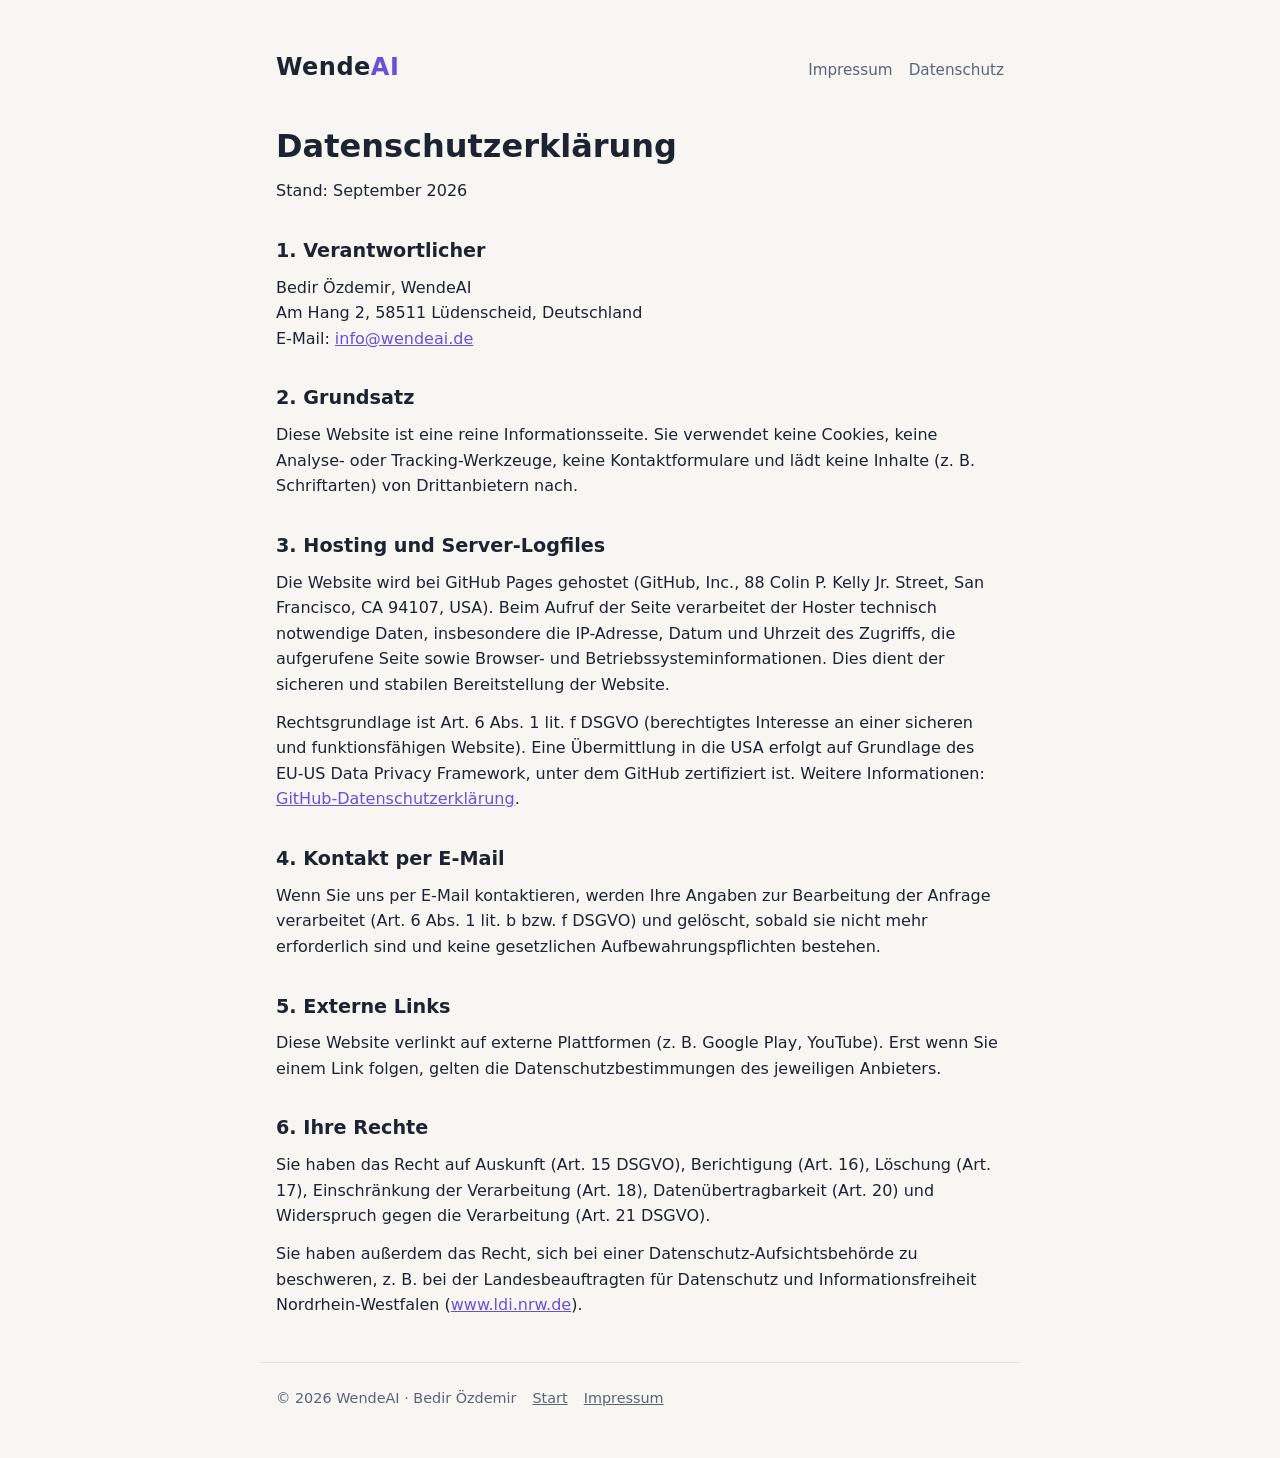
==== datenschutz.html @ b9e97d06 "WendeAI website: index, impressum, datenschutz, mikronova-datenschutz" ====
<!doctype html>
<html lang="de">
<head>
  <meta charset="utf-8">
  <meta name="viewport" content="width=device-width, initial-scale=1">
  <title>Datenschutz – WendeAI</title>
  <meta name="robots" content="noindex">
  <link rel="stylesheet" href="style.css">
</head>
<body>
<main>
  <header class="site">
    <a class="brand" href="./">Wende<span>AI</span></a>
    <nav><a href="impressum.html">Impressum</a><a href="datenschutz.html">Datenschutz</a></nav>
  </header>

  <h1>Datenschutzerklärung</h1>
  <p>Stand: September 2026</p>

  <h2>1. Verantwortlicher</h2>
  <address>
    Bedir Özdemir, WendeAI<br>
    Am Hang 2, 58511 Lüdenscheid, Deutschland<br>
    E-Mail: <a href="mailto:info@wendeai.de">info@wendeai.de</a>
  </address>

  <h2>2. Grundsatz</h2>
  <p>Diese Website ist eine reine Informationsseite. Sie verwendet keine Cookies, keine Analyse- oder Tracking-Werkzeuge, keine Kontaktformulare und lädt keine Inhalte (z.&nbsp;B. Schriftarten) von Drittanbietern nach.</p>

  <h2>3. Hosting und Server-Logfiles</h2>
  <p>Die Website wird bei GitHub Pages gehostet (GitHub, Inc., 88 Colin P. Kelly Jr. Street, San Francisco, CA 94107, USA). Beim Aufruf der Seite verarbeitet der Hoster technisch notwendige Daten, insbesondere die IP-Adresse, Datum und Uhrzeit des Zugriffs, die aufgerufene Seite sowie Browser- und Betriebssysteminformationen. Dies dient der sicheren und stabilen Bereitstellung der Website.</p>
  <p>Rechtsgrundlage ist Art. 6 Abs. 1 lit. f DSGVO (berechtigtes Interesse an einer sicheren und funktionsfähigen Website). Eine Übermittlung in die USA erfolgt auf Grundlage des EU-US Data Privacy Framework, unter dem GitHub zertifiziert ist. Weitere Informationen: <a href="https://docs.github.com/de/site-policy/privacy-policies/github-general-privacy-statement" rel="noopener">GitHub-Datenschutzerklärung</a>.</p>

  <h2>4. Kontakt per E-Mail</h2>
  <p>Wenn Sie uns per E-Mail kontaktieren, werden Ihre Angaben zur Bearbeitung der Anfrage verarbeitet (Art. 6 Abs. 1 lit. b bzw. f DSGVO) und gelöscht, sobald sie nicht mehr erforderlich sind und keine gesetzlichen Aufbewahrungspflichten bestehen.</p>

  <h2>5. Externe Links</h2>
  <p>Diese Website verlinkt auf externe Plattformen (z.&nbsp;B. Google Play, YouTube). Erst wenn Sie einem Link folgen, gelten die Datenschutzbestimmungen des jeweiligen Anbieters.</p>

  <h2>6. Ihre Rechte</h2>
  <p>Sie haben das Recht auf Auskunft (Art. 15 DSGVO), Berichtigung (Art. 16), Löschung (Art. 17), Einschränkung der Verarbeitung (Art. 18), Datenübertragbarkeit (Art. 20) und Widerspruch gegen die Verarbeitung (Art. 21 DSGVO).</p>
  <p>Sie haben außerdem das Recht, sich bei einer Datenschutz-Aufsichtsbehörde zu beschweren, z.&nbsp;B. bei der Landesbeauftragten für Datenschutz und Informationsfreiheit Nordrhein-Westfalen (<a href="https://www.ldi.nrw.de" rel="noopener">www.ldi.nrw.de</a>).</p>
</main>
<footer>
  <span>© 2026 WendeAI · Bedir Özdemir</span>
  <a href="./">Start</a>
  <a href="impressum.html">Impressum</a>
</footer>
</body>
</html>
---- style.css ----
:root {
  --bg: #f7f6f3;
  --card: #ffffff;
  --text: #1d2330;
  --muted: #5b6475;
  --accent: #6b4fd8;
  --line: #e4e2dc;
}
@media (prefers-color-scheme: dark) {
  :root {
    --bg: #0e1118;
    --card: #161b26;
    --text: #e8eaf0;
    --muted: #9aa3b5;
    --accent: #a792ff;
    --line: #262d3b;
  }
}
* { box-sizing: border-box; }
html { -webkit-text-size-adjust: 100%; }
body {
  margin: 0;
  background: var(--bg);
  color: var(--text);
  font: 16px/1.6 system-ui, -apple-system, "Segoe UI", Roboto, Arial, sans-serif;
}
main { max-width: 760px; margin: 0 auto; padding: 48px 16px 32px; }
header.site { display: flex; align-items: baseline; justify-content: space-between; gap: 16px; flex-wrap: wrap; margin-bottom: 40px; }
.brand { font-size: 1.5rem; font-weight: 700; letter-spacing: .02em; color: var(--text); text-decoration: none; }
.brand span { color: var(--accent); }
nav a { color: var(--muted); text-decoration: none; margin-left: 16px; font-size: .95rem; }
nav a:hover { color: var(--accent); }
h1 { font-size: 2rem; line-height: 1.25; margin: 0 0 12px; }
h2 { font-size: 1.2rem; margin: 32px 0 8px; }
p { margin: 0 0 12px; }
.lead { font-size: 1.1rem; color: var(--muted); }
.card { background: var(--card); border: 1px solid var(--line); border-radius: 14px; padding: 24px; margin: 24px 0; }
.card h2 { margin-top: 0; }
.tag { display: inline-block; font-size: .8rem; font-weight: 700; padding: 2px 8px; border-radius: 6px; border: 1px solid var(--accent); color: var(--accent); margin-left: 8px; vertical-align: middle; }
.links { display: flex; flex-wrap: wrap; gap: 10px; margin-top: 16px; }
.links a { color: var(--accent); text-decoration: none; border: 1px solid var(--line); border-radius: 10px; padding: 8px 14px; }
.links a:hover { border-color: var(--accent); }
a { color: var(--accent); }
address { font-style: normal; }
dl { margin: 0; }
dt { font-weight: 600; margin-top: 12px; }
dd { margin: 0; color: var(--muted); }
footer { max-width: 760px; margin: 0 auto; padding: 24px 16px 48px; border-top: 1px solid var(--line); color: var(--muted); font-size: .9rem; display: flex; gap: 16px; flex-wrap: wrap; }
footer a { color: var(--muted); }
small.note { color: var(--muted); }
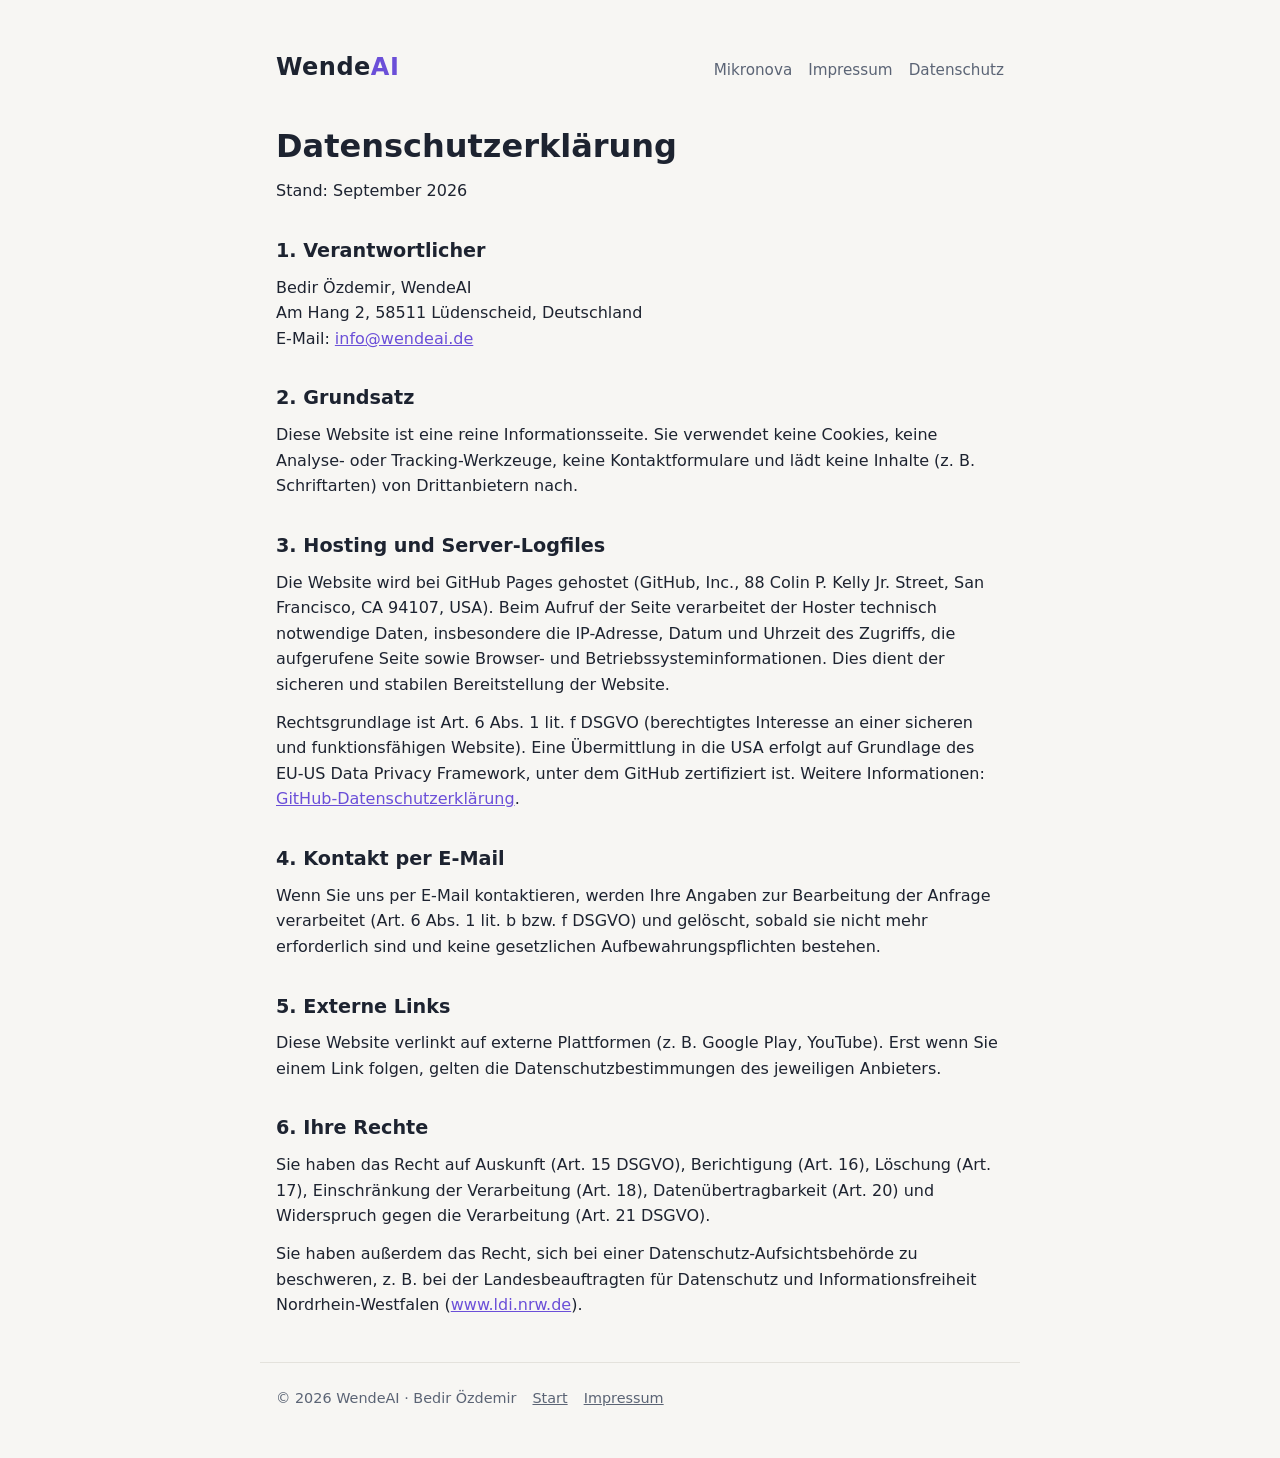
==== commit e774cc58: "Mikronova app pages (DE/EN/TR), updated app privacy policy, AI/testing services on home page - New m" ====
--- a/datenschutz.html
+++ b/datenschutz.html
@@ -11,7 +11,7 @@
 <main>
   <header class="site">
     <a class="brand" href="./">Wende<span>AI</span></a>
-    <nav><a href="impressum.html">Impressum</a><a href="datenschutz.html">Datenschutz</a></nav>
+    <nav><a href="mikronova.html">Mikronova</a><a href="impressum.html">Impressum</a><a href="datenschutz.html">Datenschutz</a></nav>
   </header>
 
   <h1>Datenschutzerklärung</h1>
